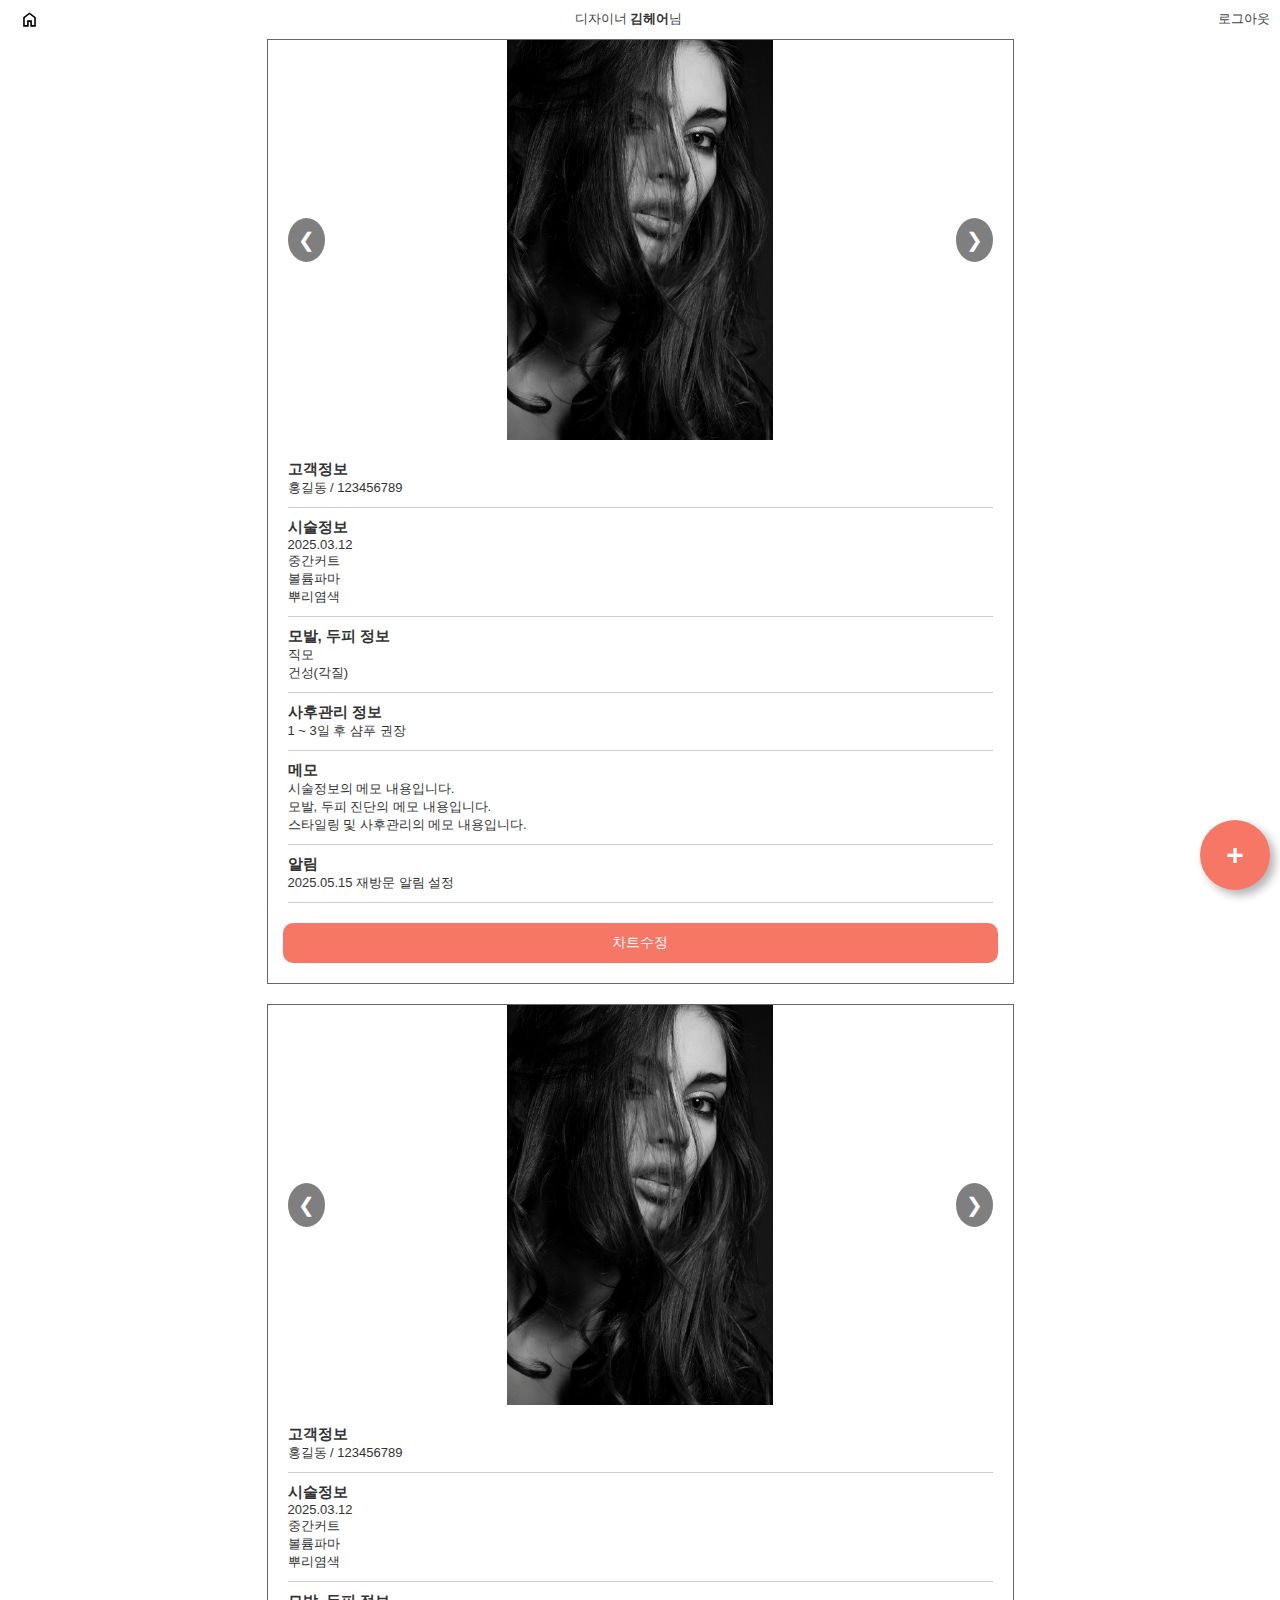
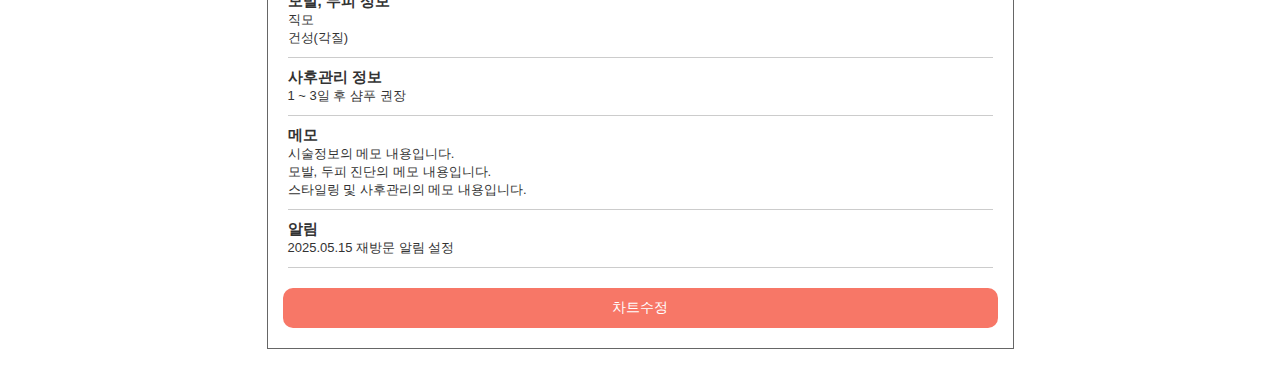
==== sub/chart.html @ 5f28f378 "Hair Chart 개발" ====
<!DOCTYPE html>
<html lang="en">
<head>
    <meta charset="UTF-8">
    <meta name="viewport" content="width=device-width, initial-scale=1.0">
    <title>홍길동님 차트</title>
    <link rel="stylesheet" href="../css/common.css"/>
    <link rel="stylesheet" href="../css/chart.css"/>
</head>
<script src="https://cdnjs.cloudflare.com/ajax/libs/jquery/3.6.0/jquery.min.js" integrity="sha512-894YE6QWD5I59HgZOGReFYm4dnWc1Qt5NtvYSaNcOP+u1T9qYdvdihz0PPSiiqn/+/3e7Jo4EaG7TubfWGUrMQ==" crossorigin="anonymous" referrerpolicy="no-referrer"></script>
<script src="../js/chart.js"></script>
<body>
    <div class="wrapper">
        <header>
            <h1>Hair Chart</h1>
        </header>
        <nav>
            <div class="home">
                <a href="../index.html" title="홈">
                    <img src="../img/home_24dp.svg" alt="홈"/>
                </a>
            </div>
            <div class="staff-info">디자이너 <span class="staff-name">김헤어</span>님</div>
            <div class="logout">로그아웃</div>
        </nav>
        <main>
            <div class="chart-item">
                <div class="chart-img-area">
                    <div class="carousel-container">
                        <div class="carousel">
                            <div class="carousel-slide">
                                <img src="../img/hair-img0.jpg" alt="hair img"/>
                            </div>
                            <div class="carousel-slide">
                                <img src="../img/hair-img1.jpg" alt="hair img"/>
                            </div>
                            <div class="carousel-slide">
                                <img src="../img/hair-img2.jpg" alt="hair img"/>
                            </div>
                            <div class="carousel-slide">
                                <img src="../img/hair-img3.jpg" alt="hair img"/>
                            </div>
                        </div>
                        <button class="prev" onclick="moveSlide(-1)">&#10094;</button>
                        <button class="next" onclick="moveSlide(1)">&#10095;</button>
                    </div>
                </div>
                <div class="chart-info-area">
                    <div class="chart-info-item">
                        <div class="chart-title">
                            고객정보
                        </div>
                        <div class="chart-cntn">
                            <div class="chart-cntn-item">홍길동 / 123456789</div>
                        </div>
                    </div>
                    <div class="chart-info-item">
                        <div class="chart-title">
                            시술정보
                        </div>
                        <div class="chart-cntn">
                            <div class="chart-cntn-item">2025.03.12</div>
                            <div class="chart-cntn-item">중간커트</div>
                            <div class="chart-cntn-item">볼륨파마</div>
                            <div class="chart-cntn-item">뿌리염색</div>
                        </div>
                    </div>
                    <div class="chart-info-item">
                        <div class="chart-title">
                            모발, 두피 정보
                        </div>
                        <div class="chart-cntn">
                            <div class="chart-cntn-item">직모</div>
                            <div class="chart-cntn-item">건성(각질)</div>
                        </div>
                    </div>
                    <div class="chart-info-item">
                        <div class="chart-title">
                            사후관리 정보
                        </div>
                        <div class="chart-cntn">
                            <div class="chart-cntn-item">1 ~ 3일 후 샴푸 권장</div>
                        </div>
                    </div>
                    <div class="chart-info-item">
                        <div class="chart-title">
                            메모
                        </div>
                        <div class="chart-cntn">
                            <div class="chart-cntn-item">시술정보의 메모 내용입니다.</div>
                            <div class="chart-cntn-item">모발, 두피 진단의 메모 내용입니다.</div>
                            <div class="chart-cntn-item">스타일링 및 사후관리의 메모 내용입니다.</div>
                        </div>
                    </div>
                    <div class="chart-info-item">
                        <div class="chart-title">
                            알림
                        </div>
                        <div class="chart-cntn">
                            <div class="chart-cntn-item">2025.05.15 재방문 알림 설정</div>
                        </div>
                    </div>
                </div>
                <div class="chart-btn-area">
                    <a href="./new/chart_photo.html" class="click-btn" title="차트수정">차트수정</a>
                </div>
            </div>
            <div class="chart-item">
                <div class="chart-img-area">
                    <div class="carousel-container">
                        <div class="carousel">
                            <div class="carousel-slide">
                                <img src="../img/hair-img0.jpg" alt="hair img"/>
                            </div>
                            <div class="carousel-slide">
                                <img src="../img/hair-img1.jpg" alt="hair img"/>
                            </div>
                            <div class="carousel-slide">
                                <img src="../img/hair-img2.jpg" alt="hair img"/>
                            </div>
                            <div class="carousel-slide">
                                <img src="../img/hair-img3.jpg" alt="hair img"/>
                            </div>
                        </div>
                        <button class="prev" onclick="moveSlide(-1)">&#10094;</button>
                        <button class="next" onclick="moveSlide(1)">&#10095;</button>
                    </div>
                </div>
                <div class="chart-info-area">
                    <div class="chart-info-item">
                        <div class="chart-title">
                            고객정보
                        </div>
                        <div class="chart-cntn">
                            <div class="chart-cntn-item">홍길동 / 123456789</div>
                        </div>
                    </div>
                    <div class="chart-info-item">
                        <div class="chart-title">
                            시술정보
                        </div>
                        <div class="chart-cntn">
                            <div class="chart-cntn-item">2025.03.12</div>
                            <div class="chart-cntn-item">중간커트</div>
                            <div class="chart-cntn-item">볼륨파마</div>
                            <div class="chart-cntn-item">뿌리염색</div>
                        </div>
                    </div>
                    <div class="chart-info-item">
                        <div class="chart-title">
                            모발, 두피 정보
                        </div>
                        <div class="chart-cntn">
                            <div class="chart-cntn-item">직모</div>
                            <div class="chart-cntn-item">건성(각질)</div>
                        </div>
                    </div>
                    <div class="chart-info-item">
                        <div class="chart-title">
                            사후관리 정보
                        </div>
                        <div class="chart-cntn">
                            <div class="chart-cntn-item">1 ~ 3일 후 샴푸 권장</div>
                        </div>
                    </div>
                    <div class="chart-info-item">
                        <div class="chart-title">
                            메모
                        </div>
                        <div class="chart-cntn">
                            <div class="chart-cntn-item">시술정보의 메모 내용입니다.</div>
                            <div class="chart-cntn-item">모발, 두피 진단의 메모 내용입니다.</div>
                            <div class="chart-cntn-item">스타일링 및 사후관리의 메모 내용입니다.</div>
                        </div>
                    </div>
                    <div class="chart-info-item">
                        <div class="chart-title">
                            알림
                        </div>
                        <div class="chart-cntn">
                            <div class="chart-cntn-item">2025.05.15 재방문 알림 설정</div>
                        </div>
                    </div>
                </div>
                <div class="chart-btn-area">
                    <a href="./new/chart_photo.html" class="click-btn" title="차트수정">차트수정</a>
                </div>
            </div>
        </main>
        <footer>
            <p>&copy; 2025 Hair Chart. All rights reserved.</p>
        </footer>
    </div>
    <div class="new-chart-btn">
        <a href="./search_user.html" class="click-btn" title="새로운 차트 생성">+</a>
    </div>
</body>
</html>
---- css/common.css ----
* {
    margin: 0;
    padding: 0;
    box-sizing: border-box;
}
body {
    height: 100%;
    font-family: sans-serif;
}
.wrapper {
    min-width: 320px;
    max-width: 767px;
    width: 100%;
    margin: 0 auto;
    display: flex;
    flex-direction: column;
    height: 100vh;
}
header {
    display: none;
}
nav {
    display: flex;
    justify-content: space-between;
    padding: 10px;
    position: absolute;
    top: 0;
    left: 0;
    width: 100%;
    height: 39px;
}
nav div {
    font-size: 13px;
    margin-left: 10px;
    color: #444;
    height: 19px;
}
nav .home img {
    width: 19px;
}
nav .staff-name {
    font-weight: 700;
    color: #333;
}
nav div.logout {
    cursor: pointer;
}
nav div.logout:hover, nav div.logout:focus {
    color: #000;
}
main {
    display: flex;
    flex-direction: column;
    justify-content: flex-start;
    margin-top: 39px;
    padding: 0 10px 20px;
    flex-grow: 1;
}
button.click-btn {
    border: none;
    width: 100%;
    height: 100%;
}
.click-btn {
    color: #fff;
    background-color: #f77767;
    border-radius: 10px;
    margin: 0 5px;
    text-decoration: none;
    display: flex;
    align-items: center;
    justify-content: center;
    cursor: pointer;
}
.click-btn.disabled, .click-btn.disabled:hover, .click-btn.disabled:focus {
    background-color: #b8b0b0;
    pointer-events: none;
}
.click-btn:hover, .click-btn:focus {
    background-color: #eb5f4c;
}

.search-area {
    display: flex;
    margin-bottom: 20px;
    padding: 5px 10px;
    border: 1px solid #c95242;
    border-radius: 10px;
}
.search-area .search-input {
    flex-grow: 1;
}
.search-area input {
    width: 100%;
    border: none;
    border-bottom: 1px solid #797979;
    height: 30px;
    background-color: transparent;
}
.search-area .search-btn {
    padding: 0 15px;
    height: 30px;
    font-size: 14px;
    border-radius: 5px;
    margin-left: 5px;
    margin-right: 0;
}
.search-area .search-btn:hover, .search-area .search-btn:focus {
    background-color: #eb5f4c;
}
.chart-list-area {
    font-size: 12px;
    display: flex;
    flex-direction: column;
    flex-grow: 1;
}
.chart-list-area .chart-header {
    display: flex;
    align-items: baseline;
    padding-bottom: 10px;
    justify-content: space-between;
}
.chart-list-area .chart-header h2{
    font-size: 17px;
    color: #333;
}
.chart-list-area .chart-header .total-cnt {
    margin-left: 5px;
    color: #555;
}
.chart-list-area .chart-header .total-cnt .cnt {
    font-weight: 700;
    color:#21308c;
    font-size: 14px;
}
.chart-list-area .chart-list-panel {
    border: 1px solid #666;
    border-radius: 10px;
    padding: 20px 30px;
    overflow-y: auto;
    flex-grow: 1;
    height: 0;
    min-height: 150px;
}
.chart-list-area .chart-list {
    list-style: none;
}
.chart-list-area .chart-list li {
    margin: 10px 0;
    cursor: pointer;
    font-size: 14px;
}
.chart-list-area .chart-list li a {
    text-decoration: none;
    color: #333;
}
.chart-list-area .chart-list li a:hover, .chart-list-area .chart-list li a:focus {
    color: #111;
    font-weight: 700;
}

.chart-btn-area a {
    height: 40px;
    font-size: 14px;
}

footer {
    display: none;
}
---- css/chart.css ----
.carousel-container {
    position: relative;
    width: 100%;
    height: 400px;
    overflow: hidden;
    margin: 0 auto;
}

.carousel {
    display: flex;
    transition: transform 0.5s ease;
}

.carousel-slide {
    min-width: 100%;
    height: 400px;
    transition: 0.3s;
}

.carousel-slide img {
    width: 100%;
    height: 100%;
    object-fit: contain;
    border-radius: 10px;
}

button {
    position: absolute;
    top: 50%;
    transform: translateY(-50%);
    background-color: rgba(0, 0, 0, 0.5);
    color: white;
    border: none;
    padding: 10px;
    font-size: 20px;
    cursor: pointer;
    border-radius: 50%;
    z-index: 10;
    width: auto;
    height: auto;
}

button.prev {
    left: 10px;
}

button.next {
    right: 10px;
}

button:hover {
    background-color: rgba(0, 0, 0, 0.8);
}
.chart-item {
    padding: 0 10px 20px;
    border: 1px solid #666;
    margin-bottom: 20px;
}
.chart-item:last-child {
    margin-bottom: 0;
}

.chart-info-area {
    padding: 20px 10px;
}
.chart-info-item {
    font-size: 15px;
    color: #333;
    margin-bottom: 10px;
    padding-bottom: 10px;
    border-bottom: 1px solid #ccc;
}
.chart-info-item:last-child {
    margin-bottom: 0;
}
.chart-info-item .chart-title {
    font-weight: 700;
}
.chart-info-item .chart-cntn {
    font-size: 13px;
}

.new-chart-btn {
    position: fixed;
    right: 10px;
    bottom: 10px;
    width: 70px;
    height: 70px;
    z-index: 9999;
}
.new-chart-btn .click-btn {
    width: 100%;
    height:100%;
    border-radius: 50%;
    font-size: 30px;
    font-weight: 700;
    box-shadow: 5px 5px 10px rgba(0,0,0,0.3);
    margin: 0;
}

/************* chart_photo *************/
.photo-container {
    width: 100%;
    height: 300px;
}
.photo-btn-area {
    height: 40px;
    display: flex;
    margin: 10px 0;
}
#preview {
    width: 100%;
    height: 100%;
    object-fit: contain;
}
#noImgMsg {
    line-height: 300px;
    color: #ddd;
    font-weight: 700;
    text-align: center;
    background-color: #999;
}
.photo-btn-area button {
    position:relative;
    font-size: 14px;
}
/************* 시술내용 *************/
.check-area {
    padding: 20px 10px;
}
.check-title {
    text-align: center;
    font-size: 20px;
    font-weight: 700;
    padding-bottom: 20px;
}
.check-cntn .check-subtitle {
    font-weight: 700;
    padding-bottom: 10px;
}
.check-items-area {
    padding-bottom: 20px;
    display: flex;
    flex-wrap: wrap;
}
.check-items-area .check-item {
    height: 50px;
    border: 1px solid #ccc;
    display: flex;
    align-items: center;
    justify-content: center;
    text-align: center;
    font-size: 13px;
    box-sizing: border-box;
    color: #666;
    cursor: pointer;
}
.check-items-area .check-item:hover, .check-items-area .check-item:focus, .check-items-area .check-item.on {
    border-color: #f77767;
    background-color: #f77767;
    color: #fff;
}
.memo-area textarea {
    border: 1px solid #ccc;
    width: 100%;
    height: 50px;
}
#cutCheck .check-item {
    flex: 1 0 16%;
}
#permCheck .check-item {
    flex: 1 0 20%;
}
#dyeCheck .check-item, #hairCheck .check-item {
    flex: 1 0 25%;
}
#clinicCheck .check-item, #skinCheck .check-item {
    flex: 1 0 33%;
}
.tip .check-item {
    flex: 1;
}
.date-time-area {
    display: flex;
}
.date-time-area input {
    border:none;
    border-bottom: 1px solid #ccc;
    height: 40px;
    line-height: 40px;
    flex: 1 0 50%;
    text-align: center;
}
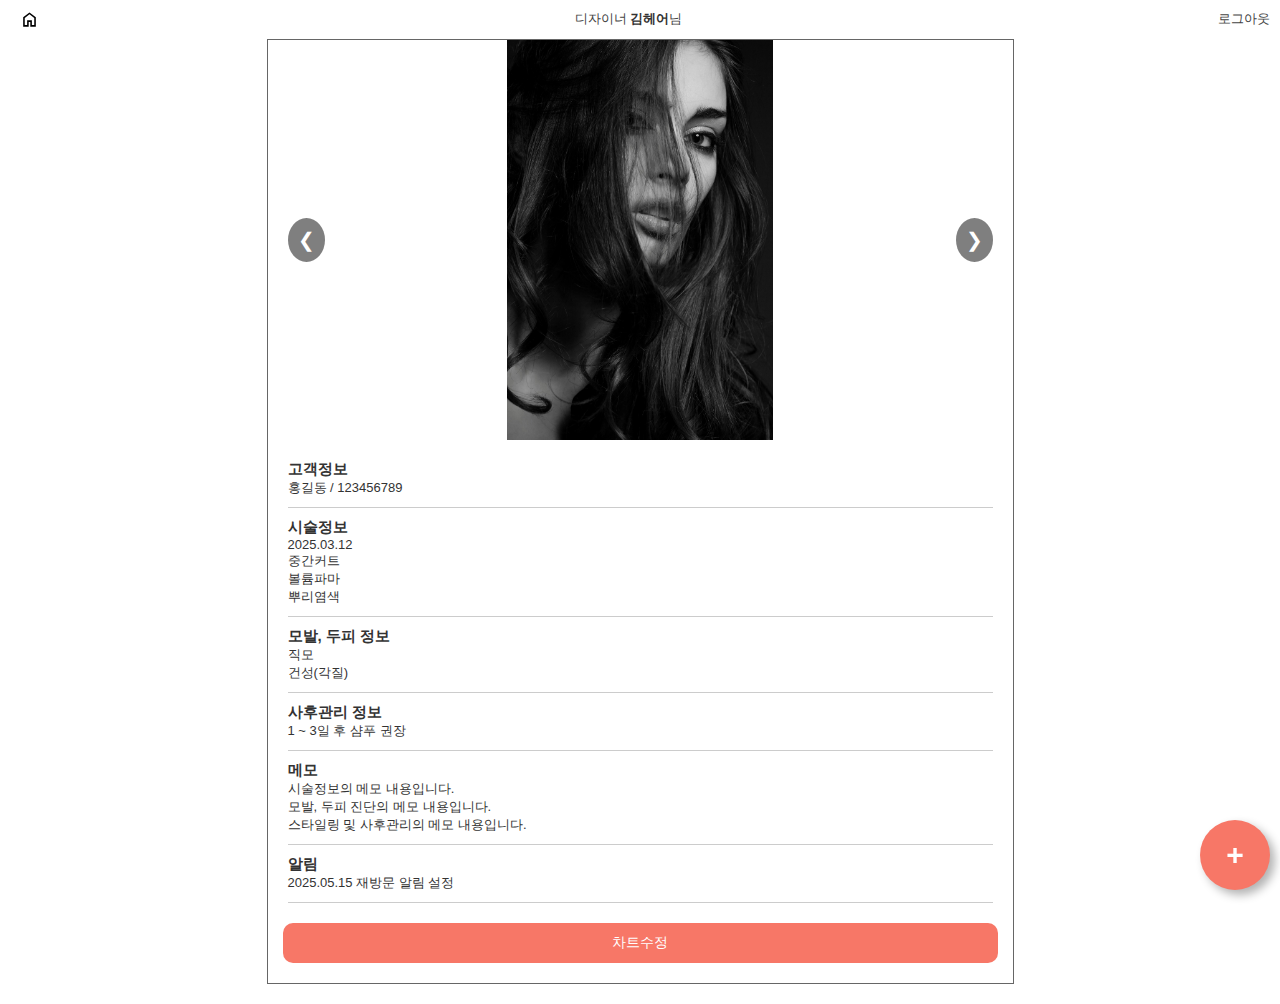
==== commit aced5433: "slide 수정" ====
--- a/sub/chart.html
+++ b/sub/chart.html
@@ -41,89 +41,8 @@
                                 <img src="../img/hair-img3.jpg" alt="hair img"/>
                             </div>
                         </div>
-                        <button class="prev" onclick="moveSlide(-1)">&#10094;</button>
-                        <button class="next" onclick="moveSlide(1)">&#10095;</button>
-                    </div>
-                </div>
-                <div class="chart-info-area">
-                    <div class="chart-info-item">
-                        <div class="chart-title">
-                            고객정보
-                        </div>
-                        <div class="chart-cntn">
-                            <div class="chart-cntn-item">홍길동 / 123456789</div>
-                        </div>
-                    </div>
-                    <div class="chart-info-item">
-                        <div class="chart-title">
-                            시술정보
-                        </div>
-                        <div class="chart-cntn">
-                            <div class="chart-cntn-item">2025.03.12</div>
-                            <div class="chart-cntn-item">중간커트</div>
-                            <div class="chart-cntn-item">볼륨파마</div>
-                            <div class="chart-cntn-item">뿌리염색</div>
-                        </div>
-                    </div>
-                    <div class="chart-info-item">
-                        <div class="chart-title">
-                            모발, 두피 정보
-                        </div>
-                        <div class="chart-cntn">
-                            <div class="chart-cntn-item">직모</div>
-                            <div class="chart-cntn-item">건성(각질)</div>
-                        </div>
-                    </div>
-                    <div class="chart-info-item">
-                        <div class="chart-title">
-                            사후관리 정보
-                        </div>
-                        <div class="chart-cntn">
-                            <div class="chart-cntn-item">1 ~ 3일 후 샴푸 권장</div>
-                        </div>
-                    </div>
-                    <div class="chart-info-item">
-                        <div class="chart-title">
-                            메모
-                        </div>
-                        <div class="chart-cntn">
-                            <div class="chart-cntn-item">시술정보의 메모 내용입니다.</div>
-                            <div class="chart-cntn-item">모발, 두피 진단의 메모 내용입니다.</div>
-                            <div class="chart-cntn-item">스타일링 및 사후관리의 메모 내용입니다.</div>
-                        </div>
-                    </div>
-                    <div class="chart-info-item">
-                        <div class="chart-title">
-                            알림
-                        </div>
-                        <div class="chart-cntn">
-                            <div class="chart-cntn-item">2025.05.15 재방문 알림 설정</div>
-                        </div>
-                    </div>
-                </div>
-                <div class="chart-btn-area">
-                    <a href="./new/chart_photo.html" class="click-btn" title="차트수정">차트수정</a>
-                </div>
-            </div>
-            <div class="chart-item">
-                <div class="chart-img-area">
-                    <div class="carousel-container">
-                        <div class="carousel">
-                            <div class="carousel-slide">
-                                <img src="../img/hair-img0.jpg" alt="hair img"/>
-                            </div>
-                            <div class="carousel-slide">
-                                <img src="../img/hair-img1.jpg" alt="hair img"/>
-                            </div>
-                            <div class="carousel-slide">
-                                <img src="../img/hair-img2.jpg" alt="hair img"/>
-                            </div>
-                            <div class="carousel-slide">
-                                <img src="../img/hair-img3.jpg" alt="hair img"/>
-                            </div>
-                        </div>
-                        <button class="prev" onclick="moveSlide(-1)">&#10094;</button>
-                        <button class="next" onclick="moveSlide(1)">&#10095;</button>
+                        <button class="prev">&#10094;</button>
+                        <button class="next">&#10095;</button>
                     </div>
                 </div>
                 <div class="chart-info-area">
--- a/css/chart.css
+++ b/css/chart.css
@@ -155,7 +155,7 @@
     color: #666;
     cursor: pointer;
 }
-.check-items-area .check-item:hover, .check-items-area .check-item:focus, .check-items-area .check-item.on {
+.check-items-area .check-item.on {
     border-color: #f77767;
     background-color: #f77767;
     color: #fff;
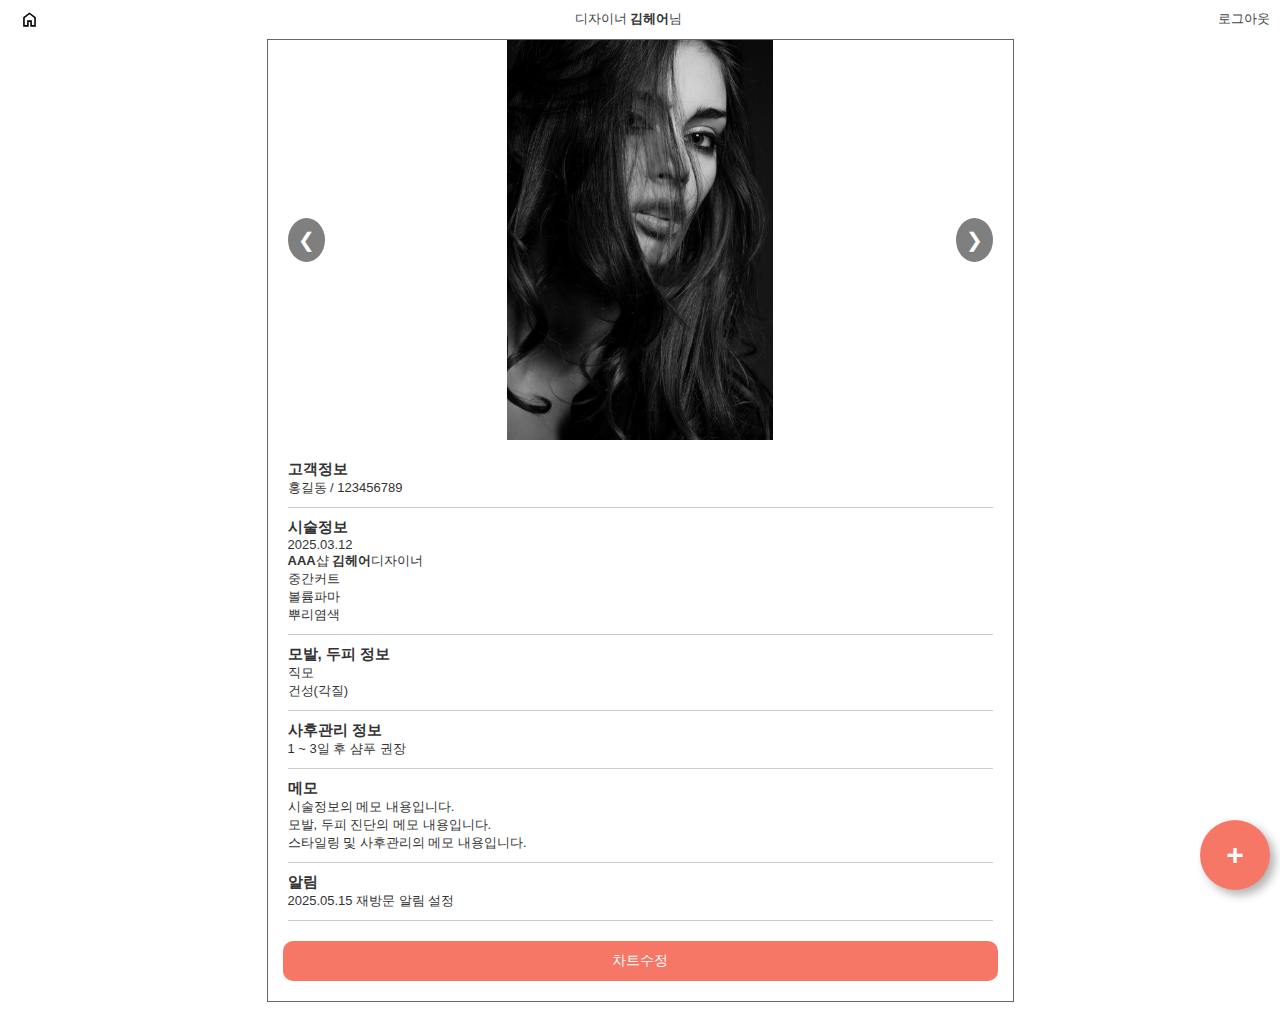
==== commit 87fa66a4: "구인구직 추가, 관리자 화면 순서 변경" ====
--- a/sub/chart.html
+++ b/sub/chart.html
@@ -60,6 +60,7 @@
                         </div>
                         <div class="chart-cntn">
                             <div class="chart-cntn-item">2025.03.12</div>
+                            <div class="chart-cntn-item"><b>AAA</b>샵 <b>김헤어</b>디자이너</div>
                             <div class="chart-cntn-item">중간커트</div>
                             <div class="chart-cntn-item">볼륨파마</div>
                             <div class="chart-cntn-item">뿌리염색</div>
--- a/css/common.css
+++ b/css/common.css
@@ -164,6 +164,14 @@
     height: 40px;
     font-size: 14px;
 }
+.chart-btn-area a.circle-btn {
+    height: 100px;
+    width: 100px;
+    border-radius: 50%;
+    text-align: center;
+    margin: 0 auto;
+    box-shadow: 0 0 10px #ff6060;
+}
 
 footer {
     display: none;
--- a/css/chart.css
+++ b/css/chart.css
@@ -165,16 +165,19 @@
     width: 100%;
     height: 50px;
 }
+.check-item b {
+    display: contents;
+}
 #cutCheck .check-item {
     flex: 1 0 16%;
 }
-#permCheck .check-item {
+#shapeCheck .check-item, #permCheck .check-item {
     flex: 1 0 20%;
 }
-#dyeCheck .check-item, #hairCheck .check-item {
+#headCheck .check-item, #dyeCheck .check-item, #hairCheck .check-item {
     flex: 1 0 25%;
 }
-#clinicCheck .check-item, #skinCheck .check-item {
+#perColCheck .check-item, #clinicCheck .check-item, #skinCheck .check-item {
     flex: 1 0 33%;
 }
 .tip .check-item {
